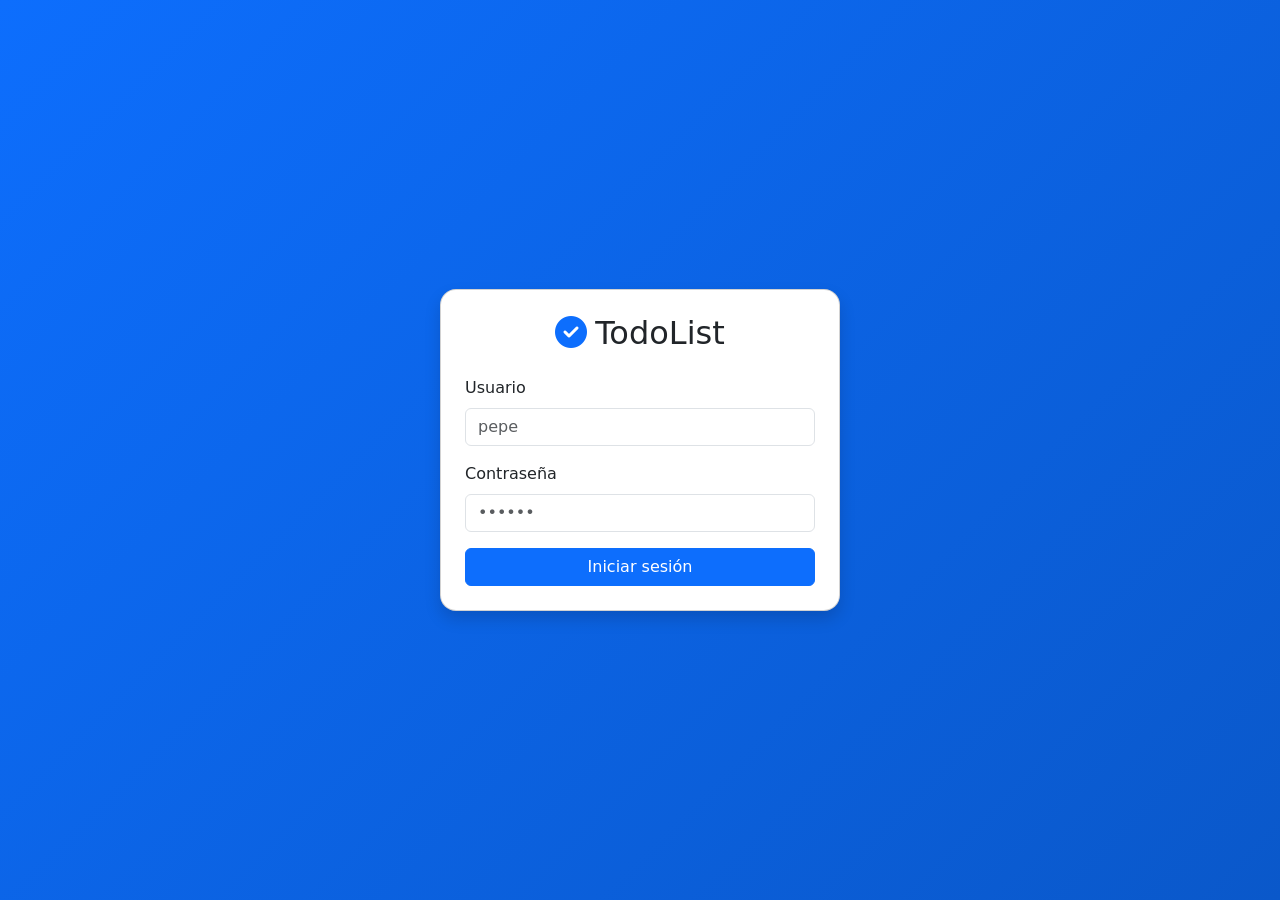
==== docs/index.html @ 6b904695 "Añade frontend completo con dashboard, roles y gestión de usuarios Detección de rol automática (ADMI" ====
<!DOCTYPE html>
<html lang="es">
<head>
  <meta charset="UTF-8" />
  <meta name="viewport" content="width=device-width, initial-scale=1.0" />
  <title>TodoList</title>
  <link rel="stylesheet" href="https://cdn.jsdelivr.net/npm/bootstrap@5.3.3/dist/css/bootstrap.min.css" />
  <link rel="stylesheet" href="https://cdnjs.cloudflare.com/ajax/libs/font-awesome/6.5.0/css/all.min.css" />
  <link rel="stylesheet" href="css/style.css" />
</head>
<body>

  <!-- ==================== LOGIN ==================== -->
  <section id="login-section" class="d-flex align-items-center justify-content-center min-vh-100">
    <div class="card shadow login-card">
      <div class="card-body p-4">
        <h2 class="card-title text-center mb-4">
          <i class="fa-solid fa-check-circle text-primary me-2"></i>TodoList
        </h2>
        <div id="login-error" class="alert alert-danger d-none"></div>
        <form id="login-form" novalidate>
          <div class="mb-3">
            <label for="input-username" class="form-label">Usuario</label>
            <input type="text" class="form-control" id="input-username"
                   placeholder="pepe" autocomplete="username" required />
          </div>
          <div class="mb-3">
            <label for="input-password" class="form-label">Contraseña</label>
            <input type="password" class="form-control" id="input-password"
                   placeholder="••••••" autocomplete="current-password" required />
          </div>
          <button type="submit" class="btn btn-primary w-100" id="btn-login">
            Iniciar sesión
          </button>
        </form>
      </div>
    </div>
  </section>

  <!-- ==================== APP ==================== -->
  <div id="app-section" class="d-none">

    <!-- Navbar -->
    <nav class="navbar navbar-dark bg-primary sticky-top px-3">
      <span class="navbar-brand mb-0 h1 me-auto">
        <i class="fa-solid fa-check-circle me-2"></i>
        <span class="d-none d-sm-inline">TodoList</span>
      </span>
      <div class="d-flex align-items-center gap-2 flex-wrap justify-content-end">
        <span class="text-white small d-none d-md-inline" id="nav-username"></span>
        <span class="badge d-none" id="nav-role-badge"></span>
        <button class="btn btn-sm btn-outline-light" id="btn-refresh" title="Actualizar">
          <i class="fa-solid fa-rotate-right"></i>
        </button>
        <div class="form-check form-switch mb-0 d-none d-sm-flex align-items-center gap-1"
             title="Actualización automática (30s)">
          <input class="form-check-input" type="checkbox" id="toggle-autorefresh" />
          <label class="form-check-label text-white small" for="toggle-autorefresh">Auto</label>
        </div>
        <button class="btn btn-sm btn-outline-light" id="btn-logout" title="Cerrar sesión">
          <i class="fa-solid fa-right-from-bracket"></i>
          <span class="d-none d-sm-inline ms-1">Salir</span>
        </button>
      </div>
    </nav>

    <div class="container-fluid py-3 px-3 px-md-4">

      <!-- Alertas globales -->
      <div id="alert-container"></div>

      <!-- Navegación por secciones -->
      <ul class="nav nav-tabs mb-3 flex-nowrap overflow-auto" id="main-tabs" style="white-space:nowrap">
        <li class="nav-item">
          <button class="nav-link active" data-section="tasks">
            <i class="fa-solid fa-list-check me-1"></i><span class="d-none d-sm-inline">Mis tareas</span><span class="d-sm-none">Tareas</span>
          </button>
        </li>
        <li class="nav-item">
          <button class="nav-link" data-section="dashboard">
            <i class="fa-solid fa-chart-simple me-1"></i>Dashboard
          </button>
        </li>
        <li class="nav-item">
          <button class="nav-link" data-section="tags">
            <i class="fa-solid fa-tags me-1"></i><span class="d-none d-sm-inline">Etiquetas</span><span class="d-sm-none">Tags</span>
          </button>
        </li>
        <li class="nav-item">
          <button class="nav-link" data-section="profile">
            <i class="fa-solid fa-user me-1"></i><span class="d-none d-sm-inline">Mi perfil</span><span class="d-sm-none">Perfil</span>
          </button>
        </li>
        <li class="nav-item d-none" id="tab-categories-item">
          <button class="nav-link" data-section="categories">
            <i class="fa-solid fa-folder me-1"></i><span class="d-none d-sm-inline">Categorías</span><span class="d-sm-none">Categ.</span>
          </button>
        </li>
        <li class="nav-item d-none" id="tab-users-item">
          <button class="nav-link" data-section="users">
            <i class="fa-solid fa-users me-1"></i><span class="d-none d-sm-inline">Usuarios</span><span class="d-sm-none">Users</span>
          </button>
        </li>
      </ul>

      <!-- ─── SECCIÓN: Tareas ─── -->
      <div id="section-tasks">
        <div class="d-flex justify-content-between align-items-center mb-3">
          <h5 class="mb-0 fw-semibold">
            Mis tareas <span class="badge bg-primary rounded-pill ms-1" id="task-count">0</span>
          </h5>
          <div class="d-flex gap-2">
            <button class="btn btn-outline-secondary btn-sm d-lg-none" type="button"
                    data-bs-toggle="collapse" data-bs-target="#filter-collapse">
              <i class="fa-solid fa-filter me-1"></i>Filtros
            </button>
            <button class="btn btn-primary btn-sm" id="btn-new-task">
              <i class="fa-solid fa-plus me-1"></i>
              <span class="d-none d-sm-inline">Nueva tarea</span>
              <span class="d-sm-none">Nueva</span>
            </button>
          </div>
        </div>
        <div class="row g-3">
          <div class="col-12 col-lg-3">
            <div class="collapse filter-panel" id="filter-collapse">
              <div class="card shadow-sm mb-3">
                <div class="card-header bg-light fw-semibold">
                  <i class="fa-solid fa-filter me-1"></i> Filtros
                </div>
                <div class="card-body">
                  <div class="mb-3">
                    <label class="form-label small">Buscar</label>
                    <input type="text" class="form-control form-control-sm" id="filter-title" placeholder="Título..." />
                  </div>
                  <div class="mb-3">
                    <label class="form-label small">Prioridad</label>
                    <select class="form-select form-select-sm" id="filter-priority">
                      <option value="">Todas</option>
                      <option value="ALTA">Alta</option>
                      <option value="MEDIA">Media</option>
                      <option value="BAJA">Baja</option>
                    </select>
                  </div>
                  <div class="mb-3">
                    <label class="form-label small">Categoría</label>
                    <select class="form-select form-select-sm" id="filter-category">
                      <option value="">Todas</option>
                    </select>
                  </div>
                  <div class="form-check mb-2">
                    <input class="form-check-input" type="checkbox" id="filter-completed" />
                    <label class="form-check-label small" for="filter-completed">Solo completadas</label>
                  </div>
                  <div class="form-check mb-3">
                    <input class="form-check-input" type="checkbox" id="filter-importante" />
                    <label class="form-check-label small" for="filter-importante">Solo importantes</label>
                  </div>
                  <div class="d-grid gap-2">
                    <button class="btn btn-primary btn-sm" id="btn-apply-filter">
                      <i class="fa-solid fa-magnifying-glass me-1"></i>Buscar
                    </button>
                    <button class="btn btn-outline-secondary btn-sm" id="btn-clear-filter">
                      <i class="fa-solid fa-xmark me-1"></i>Limpiar
                    </button>
                  </div>
                </div>
              </div>
            </div>
          </div>
          <div class="col-12 col-lg-9">
            <div id="task-list"></div>
          </div>
        </div>
      </div>

      <!-- ─── SECCIÓN: Dashboard ─── -->
      <div id="section-dashboard" class="d-none">
        <h5 class="fw-semibold mb-4"><i class="fa-solid fa-chart-simple me-2"></i>Dashboard</h5>
        <div class="row g-3" id="dashboard-cards"></div>
      </div>

      <!-- ─── SECCIÓN: Etiquetas ─── -->
      <div id="section-tags" class="d-none">
        <div class="d-flex justify-content-between align-items-center mb-3">
          <h5 class="fw-semibold mb-0"><i class="fa-solid fa-tags me-2"></i>Mis etiquetas</h5>
          <button class="btn btn-primary btn-sm" onclick="openTagModal()">
            <i class="fa-solid fa-plus me-1"></i>Nueva etiqueta
          </button>
        </div>
        <div id="tags-container"></div>
      </div>

      <!-- ─── SECCIÓN: Mi perfil ─── -->
      <div id="section-profile" class="d-none">
        <h5 class="fw-semibold mb-4"><i class="fa-solid fa-user me-2"></i>Mi perfil</h5>
        <div class="row justify-content-center">
          <div class="col-12 col-md-5">
            <div class="card shadow-sm">
              <div class="card-header fw-semibold"><i class="fa-solid fa-lock me-1"></i>Cambiar contraseña</div>
              <div class="card-body">
                <div id="profile-alert" class="d-none mb-3"></div>
                <form id="profile-password-form" novalidate>
                  <div class="mb-3">
                    <label class="form-label small">Contraseña actual</label>
                    <input type="password" class="form-control" id="profile-current-password" required />
                  </div>
                  <div class="mb-3">
                    <label class="form-label small">Nueva contraseña</label>
                    <input type="password" class="form-control" id="profile-new-password" required minlength="6" />
                    <div class="invalid-feedback">Mínimo 6 caracteres.</div>
                  </div>
                  <div class="mb-3">
                    <label class="form-label small">Confirmar nueva contraseña</label>
                    <input type="password" class="form-control" id="profile-confirm-password" required />
                  </div>
                  <button type="submit" class="btn btn-primary w-100">
                    <i class="fa-solid fa-key me-1"></i>Cambiar contraseña
                  </button>
                </form>
              </div>
            </div>
          </div>
        </div>
      </div>

      <!-- ─── SECCIÓN: Categorías (GESTOR / ADMIN) ─── -->
      <div id="section-categories" class="d-none">
        <div class="d-flex justify-content-between align-items-center mb-3">
          <h5 class="fw-semibold mb-0"><i class="fa-solid fa-folder me-2"></i>Gestión de categorías</h5>
          <button class="btn btn-primary btn-sm" onclick="openCategoryModal()">
            <i class="fa-solid fa-plus me-1"></i>Nueva categoría
          </button>
        </div>
        <div id="categories-container"></div>
      </div>

      <!-- ─── SECCIÓN: Usuarios (ADMIN) ─── -->
      <div id="section-users" class="d-none">
        <div class="d-flex justify-content-between align-items-center mb-3">
          <h5 class="fw-semibold mb-0"><i class="fa-solid fa-users me-2"></i>Gestión de usuarios</h5>
        </div>
        <div id="users-container"></div>
      </div>

    </div>
  </div>

  <!-- ==================== MODAL TAREA ==================== -->
  <div class="modal fade" id="task-modal" tabindex="-1"
       aria-labelledby="task-modal-label" aria-hidden="true">
    <div class="modal-dialog modal-lg modal-dialog-scrollable">
      <div class="modal-content">
        <div class="modal-header">
          <h5 class="modal-title" id="task-modal-label">Nueva tarea</h5>
          <button type="button" class="btn-close" data-bs-dismiss="modal"></button>
        </div>
        <form id="task-form" novalidate>
          <div class="modal-body">
            <div id="modal-error" class="alert alert-danger d-none"></div>
            <div class="row g-3">
              <div class="col-12">
                <label for="task-title" class="form-label">Título <span class="text-danger">*</span></label>
                <input type="text" class="form-control" id="task-title" required maxlength="100" />
                <div class="invalid-feedback">El título es obligatorio.</div>
              </div>
              <div class="col-12">
                <label for="task-description" class="form-label">Descripción</label>
                <textarea class="form-control" id="task-description" rows="3" maxlength="500"></textarea>
              </div>
              <div class="col-12 col-md-6">
                <label for="task-deadline" class="form-label">Fecha límite</label>
                <input type="datetime-local" class="form-control" id="task-deadline" />
              </div>
              <div class="col-12 col-md-6">
                <label for="task-priority" class="form-label">Prioridad <span class="text-danger">*</span></label>
                <select class="form-select" id="task-priority" required>
                  <option value="">Seleccionar...</option>
                  <option value="ALTA">Alta</option>
                  <option value="MEDIA">Media</option>
                  <option value="BAJA">Baja</option>
                </select>
                <div class="invalid-feedback">Selecciona una prioridad.</div>
              </div>
              <div class="col-12 col-md-6">
                <label for="task-category" class="form-label">Categoría</label>
                <select class="form-select" id="task-category">
                  <option value="">Sin categoría</option>
                </select>
              </div>
              <div class="col-12 col-md-6 d-flex align-items-end">
                <div class="form-check">
                  <input class="form-check-input" type="checkbox" id="task-importante" />
                  <label class="form-check-label" for="task-importante">
                    <i class="fa-solid fa-star text-warning me-1"></i>Marcar como importante
                  </label>
                </div>
              </div>
            </div>
          </div>
          <div class="modal-footer">
            <button type="button" class="btn btn-secondary" data-bs-dismiss="modal">Cancelar</button>
            <button type="submit" class="btn btn-primary" id="btn-save-task">
              <i class="fa-solid fa-floppy-disk me-1"></i>Guardar
            </button>
          </div>
        </form>
      </div>
    </div>
  </div>

  <!-- ==================== MODAL CONFIRMAR BORRAR ==================== -->
  <div class="modal fade" id="delete-modal" tabindex="-1" aria-hidden="true">
    <div class="modal-dialog modal-sm modal-dialog-centered">
      <div class="modal-content">
        <div class="modal-header border-0 pb-0">
          <h5 class="modal-title text-danger">
            <i class="fa-solid fa-triangle-exclamation me-1"></i>Eliminar
          </h5>
          <button type="button" class="btn-close" data-bs-dismiss="modal"></button>
        </div>
        <div class="modal-body pt-2" id="delete-modal-body">¿Seguro que quieres eliminar este elemento?</div>
        <div class="modal-footer border-0 pt-0">
          <button type="button" class="btn btn-secondary btn-sm" data-bs-dismiss="modal">Cancelar</button>
          <button type="button" class="btn btn-danger btn-sm" id="btn-confirm-delete">Eliminar</button>
        </div>
      </div>
    </div>
  </div>

  <!-- ==================== MODAL CATEGORÍA ==================== -->
  <div class="modal fade" id="category-modal" tabindex="-1" aria-hidden="true">
    <div class="modal-dialog modal-sm modal-dialog-centered">
      <div class="modal-content">
        <div class="modal-header">
          <h5 class="modal-title" id="category-modal-label">Nueva categoría</h5>
          <button type="button" class="btn-close" data-bs-dismiss="modal"></button>
        </div>
        <form id="category-form" novalidate>
          <div class="modal-body">
            <div id="category-modal-error" class="alert alert-danger d-none"></div>
            <div class="mb-3">
              <label class="form-label">Nombre <span class="text-danger">*</span></label>
              <input type="text" class="form-control" id="category-name" required maxlength="50" />
              <div class="invalid-feedback">El nombre es obligatorio.</div>
            </div>
          </div>
          <div class="modal-footer">
            <button type="button" class="btn btn-secondary" data-bs-dismiss="modal">Cancelar</button>
            <button type="submit" class="btn btn-primary" id="btn-save-category">
              <i class="fa-solid fa-floppy-disk me-1"></i>Guardar
            </button>
          </div>
        </form>
      </div>
    </div>
  </div>

  <!-- ==================== MODAL ETIQUETA ==================== -->
  <div class="modal fade" id="tag-modal" tabindex="-1" aria-hidden="true">
    <div class="modal-dialog modal-sm modal-dialog-centered">
      <div class="modal-content">
        <div class="modal-header">
          <h5 class="modal-title" id="tag-modal-label">Nueva etiqueta</h5>
          <button type="button" class="btn-close" data-bs-dismiss="modal"></button>
        </div>
        <form id="tag-form" novalidate>
          <div class="modal-body">
            <div id="tag-modal-error" class="alert alert-danger d-none"></div>
            <div class="mb-3">
              <label class="form-label">Nombre <span class="text-danger">*</span></label>
              <input type="text" class="form-control" id="tag-name" required maxlength="30" />
              <div class="invalid-feedback">El nombre es obligatorio.</div>
            </div>
          </div>
          <div class="modal-footer">
            <button type="button" class="btn btn-secondary" data-bs-dismiss="modal">Cancelar</button>
            <button type="submit" class="btn btn-primary" id="btn-save-tag">
              <i class="fa-solid fa-floppy-disk me-1"></i>Guardar
            </button>
          </div>
        </form>
      </div>
    </div>
  </div>

  <!-- ==================== MODAL USUARIO ==================== -->
  <div class="modal fade" id="user-modal" tabindex="-1" aria-hidden="true">
    <div class="modal-dialog modal-dialog-centered">
      <div class="modal-content">
        <div class="modal-header">
          <h5 class="modal-title">Editar usuario</h5>
          <button type="button" class="btn-close" data-bs-dismiss="modal"></button>
        </div>
        <form id="user-form" novalidate>
          <div class="modal-body">
            <div id="user-modal-error" class="alert alert-danger d-none"></div>
            <div class="mb-3">
              <label class="form-label">Nombre de usuario <span class="text-danger">*</span></label>
              <input type="text" class="form-control" id="user-username" required maxlength="50" />
            </div>
            <div class="mb-3">
              <label class="form-label">Email</label>
              <input type="email" class="form-control" id="user-email" />
            </div>
          </div>
          <div class="modal-footer">
            <button type="button" class="btn btn-secondary" data-bs-dismiss="modal">Cancelar</button>
            <button type="submit" class="btn btn-primary" id="btn-save-user">
              <i class="fa-solid fa-floppy-disk me-1"></i>Guardar
            </button>
          </div>
        </form>
      </div>
    </div>
  </div>

  <script src="https://cdn.jsdelivr.net/npm/bootstrap@5.3.3/dist/js/bootstrap.bundle.min.js"></script>
  <script src="js/app.js"></script>
</body>
</html>
---- docs/css/style.css ----
/* ── Variables ─────────────────────────────────────── */
:root {
  --priority-alta:  #dc3545;
  --priority-media: #fd7e14;
  --priority-baja:  #198754;
}

/* ── Login ─────────────────────────────────────────── */
#login-section {
  background: linear-gradient(135deg, #0d6efd 0%, #0a58ca 100%);
  min-height: 100vh;
}

.login-card {
  width: 100%;
  max-width: 400px;
  border-radius: 1rem;
}

/* ── Filtros: siempre visible en escritorio ────────── */
@media (min-width: 992px) {
  #filter-collapse {
    display: block !important;
  }
}

/* ── Task cards ────────────────────────────────────── */
.task-card {
  border-left: 4px solid #dee2e6;
  transition: box-shadow 0.15s ease;
}

.task-card:hover {
  box-shadow: 0 4px 12px rgba(0, 0, 0, 0.1);
}

.task-card.priority-alta  { border-left-color: var(--priority-alta); }
.task-card.priority-media { border-left-color: var(--priority-media); }
.task-card.priority-baja  { border-left-color: var(--priority-baja); }
.task-card.completed-task { opacity: 0.65; }

.task-title {
  font-weight: 600;
  font-size: 1rem;
  word-break: break-word;
}

.task-title.completed {
  text-decoration: line-through;
  color: #6c757d;
}

/* Botones de tarea en móvil: tamaño completo */
@media (max-width: 575px) {
  .task-actions {
    display: flex;
    gap: 0.5rem;
    width: 100%;
  }
  .task-actions .btn {
    flex: 1;
  }
}

/* ── Priority badges ───────────────────────────────── */
.badge-alta  { background-color: var(--priority-alta)  !important; }
.badge-media { background-color: var(--priority-media) !important; }
.badge-baja  { background-color: var(--priority-baja)  !important; }

/* ── Deadline ──────────────────────────────────────── */
.deadline-overdue {
  color: var(--priority-alta);
  font-weight: 600;
}

/* ── Alert container ───────────────────────────────── */
#alert-container .alert {
  animation: fadeIn 0.3s ease;
}

@keyframes fadeIn {
  from { opacity: 0; transform: translateY(-8px); }
  to   { opacity: 1; transform: translateY(0); }
}

/* ── Mejoras móvil generales ───────────────────────── */
@media (max-width: 575px) {
  .card-body {
    padding: 0.75rem;
  }

  .navbar {
    padding-top: 0.4rem;
    padding-bottom: 0.4rem;
  }
}
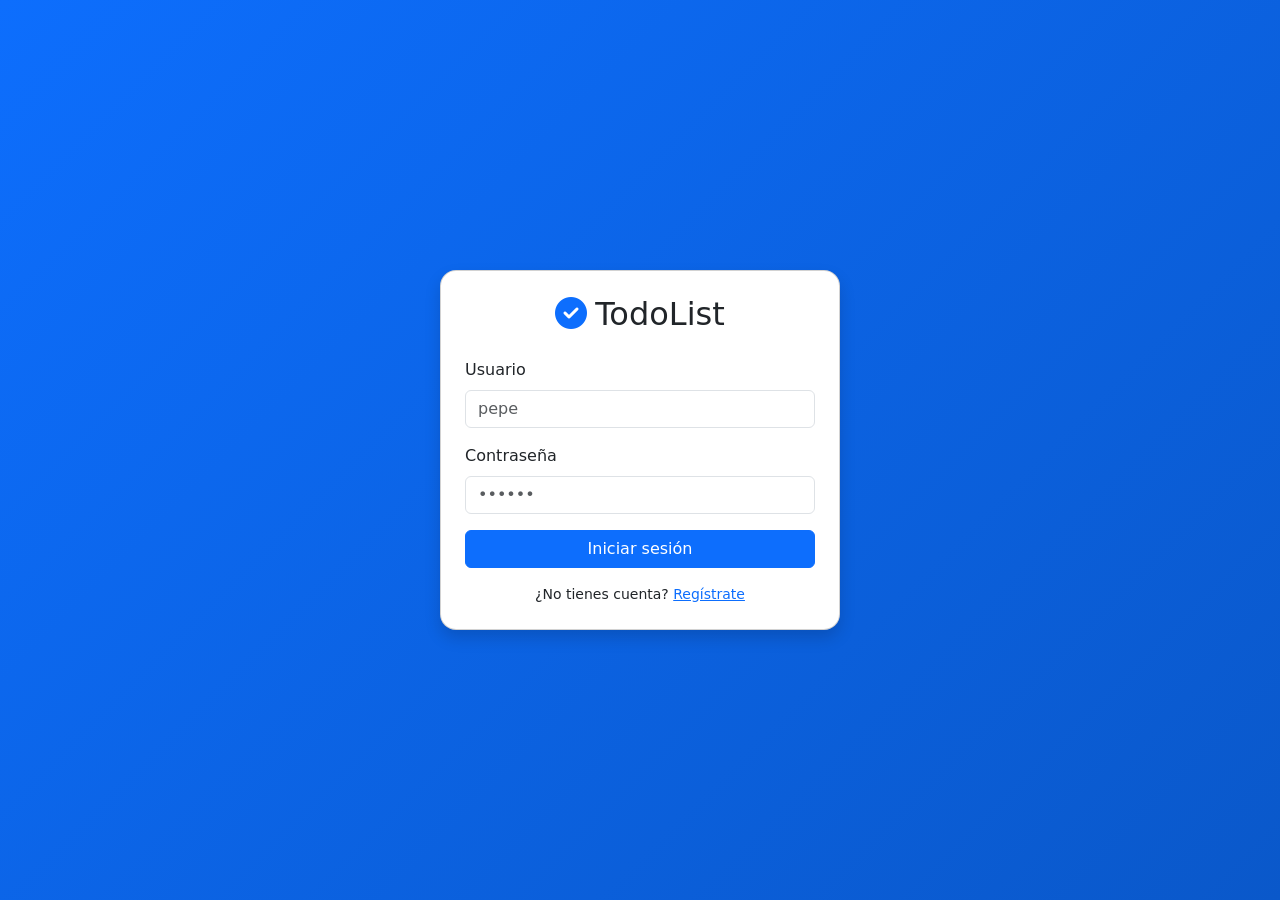
==== commit 408fae46: "Actualiza docs con formulario de registro" ====
--- a/docs/index.html
+++ b/docs/index.html
@@ -10,29 +10,73 @@
 </head>
 <body>
 
-  <!-- ==================== LOGIN ==================== -->
+  <!-- ==================== LOGIN / REGISTRO ==================== -->
   <section id="login-section" class="d-flex align-items-center justify-content-center min-vh-100">
     <div class="card shadow login-card">
       <div class="card-body p-4">
         <h2 class="card-title text-center mb-4">
           <i class="fa-solid fa-check-circle text-primary me-2"></i>TodoList
         </h2>
-        <div id="login-error" class="alert alert-danger d-none"></div>
-        <form id="login-form" novalidate>
-          <div class="mb-3">
-            <label for="input-username" class="form-label">Usuario</label>
-            <input type="text" class="form-control" id="input-username"
-                   placeholder="pepe" autocomplete="username" required />
-          </div>
-          <div class="mb-3">
-            <label for="input-password" class="form-label">Contraseña</label>
-            <input type="password" class="form-control" id="input-password"
-                   placeholder="••••••" autocomplete="current-password" required />
-          </div>
-          <button type="submit" class="btn btn-primary w-100" id="btn-login">
-            Iniciar sesión
-          </button>
-        </form>
+
+        <!-- Formulario de login -->
+        <div id="panel-login">
+          <div id="login-error" class="alert alert-danger d-none"></div>
+          <form id="login-form" novalidate>
+            <div class="mb-3">
+              <label for="input-username" class="form-label">Usuario</label>
+              <input type="text" class="form-control" id="input-username"
+                     placeholder="pepe" autocomplete="username" required />
+            </div>
+            <div class="mb-3">
+              <label for="input-password" class="form-label">Contraseña</label>
+              <input type="password" class="form-control" id="input-password"
+                     placeholder="••••••" autocomplete="current-password" required />
+            </div>
+            <button type="submit" class="btn btn-primary w-100" id="btn-login">
+              Iniciar sesión
+            </button>
+          </form>
+          <p class="text-center mt-3 mb-0 small">
+            ¿No tienes cuenta?
+            <a href="#" id="btn-show-register">Regístrate</a>
+          </p>
+        </div>
+
+        <!-- Formulario de registro -->
+        <div id="panel-register" class="d-none">
+          <div id="register-error" class="alert alert-danger d-none"></div>
+          <div id="register-success" class="alert alert-success d-none"></div>
+          <form id="register-form" novalidate>
+            <div class="mb-3">
+              <label for="reg-username" class="form-label">Usuario *</label>
+              <input type="text" class="form-control" id="reg-username"
+                     placeholder="pepe" autocomplete="username" required />
+            </div>
+            <div class="mb-3">
+              <label for="reg-fullname" class="form-label">Nombre completo *</label>
+              <input type="text" class="form-control" id="reg-fullname"
+                     placeholder="Pepe García" required />
+            </div>
+            <div class="mb-3">
+              <label for="reg-email" class="form-label">Email *</label>
+              <input type="email" class="form-control" id="reg-email"
+                     placeholder="pepe@email.com" required />
+            </div>
+            <div class="mb-3">
+              <label for="reg-password" class="form-label">Contraseña *</label>
+              <input type="password" class="form-control" id="reg-password"
+                     placeholder="••••••" minlength="5" required />
+            </div>
+            <button type="submit" class="btn btn-success w-100" id="btn-register">
+              Crear cuenta
+            </button>
+          </form>
+          <p class="text-center mt-3 mb-0 small">
+            ¿Ya tienes cuenta?
+            <a href="#" id="btn-show-login">Inicia sesión</a>
+          </p>
+        </div>
+
       </div>
     </div>
   </section>
@@ -207,7 +251,7 @@
                   </div>
                   <div class="mb-3">
                     <label class="form-label small">Nueva contraseña</label>
-                    <input type="password" class="form-control" id="profile-new-password" required minlength="6" />
+                    <input type="password" class="form-control" id="profile-new-password" required minlength="5" />
                     <div class="invalid-feedback">Mínimo 6 caracteres.</div>
                   </div>
                   <div class="mb-3">
@@ -296,6 +340,12 @@
                   </label>
                 </div>
               </div>
+              <div class="col-12">
+                <label class="form-label">Etiquetas</label>
+                <div id="task-tags-container" class="d-flex flex-wrap gap-2 p-2 border rounded" style="min-height:38px">
+                  <span class="text-muted small fst-italic" id="task-tags-empty">Cargando etiquetas...</span>
+                </div>
+              </div>
             </div>
           </div>
           <div class="modal-footer">
